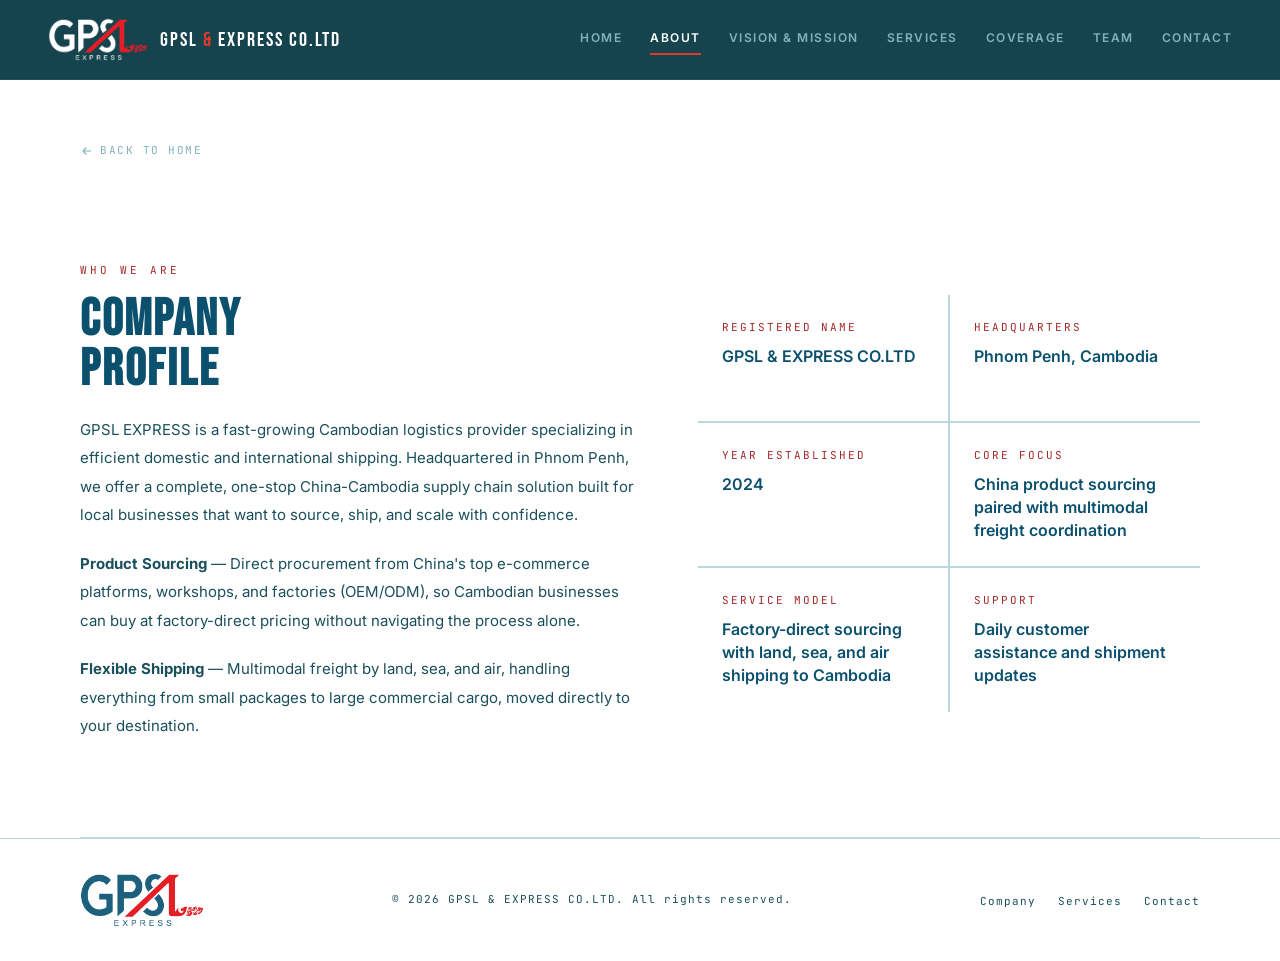
==== about.html @ 1302c0ef "Add files via upload" ====
<!DOCTYPE html>
<html lang="en">
<head>
  <meta charset="UTF-8" />
  <meta name="viewport" content="width=device-width, initial-scale=1.0" />
  <title>About Us | GPSL & EXPRESS CO.LTD</title>
  <meta name="description" content="Company profile and background for GPSL & EXPRESS CO.LTD, a Phnom Penh based logistics provider." />
<link rel="icon" type="image/png" sizes="16x16" href="[data-uri]" />
  <link rel="icon" type="image/png" sizes="32x32" href="[data-uri]" />
  <link rel="icon" type="image/png" sizes="192x192" href="[data-uri]" />
  <link rel="apple-touch-icon" sizes="180x180" href="[data-uri]" />
    <link rel="preconnect" href="https://fonts.googleapis.com" />
  <link rel="preconnect" href="https://fonts.gstatic.com" crossorigin />
  <link href="https://fonts.googleapis.com/css2?family=Bebas+Neue&family=Inter:wght@300;400;500;600;700&family=JetBrains+Mono:wght@400;500&family=Noto+Sans+Khmer:wght@400;500&display=swap" rel="stylesheet" />
  <link rel="stylesheet" href="style.css" />
</head>
<body>
<nav aria-label="Primary navigation">
    <a class="brand" href="index.html" aria-label="GPSL & EXPRESS CO.LTD home">
      <img src="[data-uri]" alt="GPSL Express logo" />
      <span>GPSL <strong>&</strong> EXPRESS CO.LTD</span>
    </a>
    <button class="menu-toggle" type="button" aria-label="Open menu" aria-expanded="false">
      <svg viewBox="0 0 24 24"><path d="M4 7h16M4 12h16M4 17h16"/></svg>
    </button>
    <ul class="nav-links">
      <li><a href="index.html">Home</a></li>
      <li><a href="about.html" aria-current="page">About</a></li>
      <li><a href="vision-mission.html">Vision &amp; Mission</a></li>
      <li><a href="services.html">Services</a></li>
      <li><a href="coverage.html">Coverage</a></li>
      <li><a href="team.html">Team</a></li>
      <li><a href="contact.html">Contact</a></li>
    </ul>
  </nav>

  <main>
  <div class="page-intro">
    <a class="breadcrumb" href="index.html">
      <svg viewBox="0 0 24 24" fill="none" stroke="currentColor" stroke-width="2"><path d="M19 12H5M5 12l6-6M5 12l6 6"/></svg>
      Back to Home
    </a>
  </div>

<section class="about" id="about">
      <p class="section-eyebrow">Who We Are</p>
      <div class="about-grid">
        <div>
          <h2 class="section-title">Company<br>Profile</h2>
          <div class="about-body">
            <p>GPSL EXPRESS is a fast-growing Cambodian logistics provider specializing in efficient domestic and international shipping. Headquartered in Phnom Penh, we offer a complete, one-stop China-Cambodia supply chain solution built for local businesses that want to source, ship, and scale with confidence.</p>
            <p><strong>Product Sourcing</strong> — Direct procurement from China's top e-commerce platforms, workshops, and factories (OEM/ODM), so Cambodian businesses can buy at factory-direct pricing without navigating the process alone.</p>
            <p><strong>Flexible Shipping</strong> — Multimodal freight by land, sea, and air, handling everything from small packages to large commercial cargo, moved directly to your destination.</p>
          </div>
        </div>
        <div class="about-aside">
          <div class="about-fact">
            <div class="about-fact-label">Registered Name</div>
            <div class="about-fact-value">GPSL & EXPRESS CO.LTD</div>
          </div>
          <div class="about-fact">
            <div class="about-fact-label">Headquarters</div>
            <div class="about-fact-value">Phnom Penh, Cambodia</div>
          </div>
          <div class="about-fact">
            <div class="about-fact-label">Year Established</div>
            <div class="about-fact-value">2024</div>
          </div>
          <div class="about-fact">
            <div class="about-fact-label">Core Focus</div>
            <div class="about-fact-value">China product sourcing paired with multimodal freight coordination</div>
          </div>
          <div class="about-fact">
            <div class="about-fact-label">Service Model</div>
            <div class="about-fact-value">Factory-direct sourcing with land, sea, and air shipping to Cambodia</div>
          </div>
          <div class="about-fact">
            <div class="about-fact-label">Support</div>
            <div class="about-fact-value">Daily customer assistance and shipment updates</div>
          </div>
        </div>
      </div>
    </section>
  </main>

  <hr class="rule" />

<footer>
    <div class="footer-logo">
      <img src="[data-uri]" alt="GPSL Express logo" />
    </div>
    <p class="footer-copy">© 2026 GPSL & EXPRESS CO.LTD. All rights reserved.</p>
    <ul class="footer-links">
      <li><a href="about.html">Company</a></li>
      <li><a href="services.html">Services</a></li>
      <li><a href="contact.html">Contact</a></li>
    </ul>
  </footer>
<script src="main.js"></script>
</body>
</html>
---- style.css ----
*, *::before, *::after { box-sizing: border-box; margin: 0; padding: 0; }

:root {
      --ink: rgb(11, 81, 110);
      --paper: #ffffff;
      --steel: #1a4f5c;
      --amber: #a42828;
      --amber-bright: #de3a2c;
      --mist: #7fb3bb;
      --rule: #b8d8dd;
      --soft: #eef6f7;
      --white: #ffffff;
      --display: "Bebas Neue", sans-serif;
      --body: "Inter", sans-serif;
      --mono: "JetBrains Mono", monospace;
      --khmer: "Noto Sans Khmer", sans-serif;
    }

    html { scroll-behavior: smooth; }
    body {
      font-family: var(--body);
      background: var(--paper);
      color: var(--ink);
      font-size: 16px;
      line-height: 1.6;
    }

    a { color: inherit; }
    img, svg { display: block; }
    section { padding: 96px 80px; scroll-margin-top: 80px; }
    .rule { border: 0; border-top: 1px solid var(--rule); margin: 0 80px; }

    nav {
      position: fixed;
      inset: 0 0 auto 0;
      z-index: 100;
      height: 80px;
      padding: 0 48px;
      background: rgba(13, 61, 71, .96);
      backdrop-filter: blur(14px);
      display: flex;
      align-items: center;
      justify-content: space-between;
      border-bottom: 1px solid rgba(255, 255, 255, .08);
    }

    .brand {
      display: inline-flex;
      align-items: center;
      gap: 12px;
      min-width: 0;
      text-decoration: none;
    }

    .brand img {
      height: 44px;
      width: auto;
      object-fit: contain;
      flex: 0 0 auto;
    }

    .brand span {
      font-family: var(--display);
      font-size: 20px;
      letter-spacing: 2px;
      color: var(--white);
      white-space: nowrap;
    }

    .brand strong { color: var(--amber-bright); font-weight: 400; }
    .nav-links { display: flex; flex-wrap: nowrap; gap: 28px; list-style: none; }
    .nav-links a {
      font-size: 12px;
      font-weight: 600;
      letter-spacing: 1.5px;
      text-transform: uppercase;
      color: var(--mist);
      text-decoration: none;
      white-space: nowrap;
      transition: color .2s ease;
    }

    .nav-links a:hover,
    .nav-links a:focus-visible { color: var(--white); outline: none; }

    .menu-toggle {
      display: none;
      width: 42px;
      height: 42px;
      border: 1px solid rgba(255, 255, 255, .18);
      background: transparent;
      color: var(--white);
      cursor: pointer;
      align-items: center;
      justify-content: center;
    }

    .menu-toggle svg { width: 22px; height: 22px; stroke: currentColor; }

    /* Promo slider */
    .promo-slider {
      position: relative;
      margin-top: 80px;
      width: 100%;
      aspect-ratio: 2 / 1;
      max-height: 620px;
      overflow: hidden;
      background: var(--ink);
    }

    .promo-slide {
      position: absolute;
      inset: 0;
      opacity: 0;
      transition: opacity .9s ease;
      pointer-events: none;
    }

    .promo-slide.active {
      opacity: 1;
      pointer-events: auto;
    }

    .promo-slide img {
      width: 100%;
      height: 100%;
      object-fit: cover;
      display: block;
    }

    .promo-dots {
      position: absolute;
      left: 0;
      right: 0;
      bottom: 18px;
      display: flex;
      justify-content: center;
      gap: 10px;
      z-index: 2;
    }

    .promo-dot {
      width: 9px;
      height: 9px;
      border-radius: 50%;
      background: rgba(255,255,255,.45);
      border: none;
      padding: 0;
      cursor: pointer;
      transition: background .2s ease, transform .2s ease;
    }

    .promo-dot.active {
      background: var(--amber-bright);
      transform: scale(1.25);
    }

    .promo-arrow {
      position: absolute;
      top: 50%;
      transform: translateY(-50%);
      z-index: 2;
      width: 40px;
      height: 40px;
      border-radius: 50%;
      background: rgba(6,28,38,.45);
      border: none;
      color: var(--white);
      display: flex;
      align-items: center;
      justify-content: center;
      cursor: pointer;
      transition: background .2s ease;
    }
    .promo-arrow:hover { background: rgba(6,28,38,.75); }
    .promo-arrow.prev { left: 16px; }
    .promo-arrow.next { right: 16px; }
    .promo-arrow svg { width: 20px; height: 20px; }

    @media (max-width: 720px) {
      .promo-slider { margin-top: 64px; max-height: 340px; }
      .promo-arrow { width: 32px; height: 32px; }
      .promo-arrow svg { width: 16px; height: 16px; }
    }

    .hero {
      min-height: 100vh;
      background: var(--ink);
      color: var(--white);
      display: grid;
      grid-template-columns: minmax(0, 1.15fr) minmax(320px, .85fr);
      padding: 48px 80px 48px;
      position: relative;
      overflow: hidden;
    }

    .hero::before {
      content: "";
      position: absolute;
      inset: 0;
      opacity: .05;
      background-image:
        repeating-linear-gradient(90deg, #fff 0, #fff 1px, transparent 1px, transparent 60px),
        repeating-linear-gradient(0deg, #fff 0, #fff 1px, transparent 1px, transparent 60px);
    }

    .hero::after {
      content: "";
      position: absolute;
      right: 5vw;
      top: 18vh;
      width: min(44vw, 560px);
      height: min(44vw, 560px);
      border: 1px solid rgba(255, 255, 255, .16);
      border-radius: 50%;
      box-shadow: inset 0 0 0 80px rgba(255, 255, 255, .018);
    }

    .hero-content,
    .hero-panel {
      position: relative;
      z-index: 2;
      align-self: center;
    }

    .hero-content { max-width: 760px; padding-top: 32px; }
    .eyebrow {
      font-family: var(--mono);
      font-size: 11px;
      letter-spacing: 3px;
      text-transform: uppercase;
      color: var(--amber-bright);
      margin-bottom: 18px;
    }

    .hero-headline {
      font-family: var(--display);
      font-size: clamp(58px, 8vw, 118px);
      line-height: .9;
      letter-spacing: 2px;
      margin-bottom: 28px;
      max-width: 760px;
    }

    .hero-headline em { color: var(--amber-bright); font-style: normal; }
    .hero-sub {
      color: var(--mist);
      max-width: 540px;
      font-size: 16px;
      font-weight: 300;
      line-height: 1.85;
      margin-bottom: 34px;
    }

    .khmer-line {
      display: block;
      margin-top: 10px;
      font-family: var(--khmer);
      font-size: 14px;
      color: #c3dde1;
    }

    .hero-actions { display: flex; gap: 14px; flex-wrap: wrap; }
    .btn {
      display: inline-flex;
      align-items: center;
      justify-content: center;
      gap: 10px;
      min-height: 50px;
      padding: 0 28px;
      border: 1px solid transparent;
      font-size: 12px;
      font-weight: 700;
      letter-spacing: 2px;
      text-transform: uppercase;
      text-decoration: none;
      cursor: pointer;
      transition: transform .18s ease, background .18s ease, border-color .18s ease;
    }

    .btn-primary { background: var(--amber); color: var(--white); }
    .btn-secondary { color: var(--white); border-color: rgba(255, 255, 255, .22); }
    .btn:hover { transform: translateY(-2px); }
    .btn-primary:hover { background: var(--amber-bright); }
    .btn svg { width: 17px; height: 17px; stroke: currentColor; }

    .hero-panel {
      display: grid;
      gap: 2px;
      justify-self: end;
      width: min(100%, 430px);
    }

    .stat {
      background: rgba(255, 255, 255, .055);
      border-left: 3px solid var(--amber-bright);
      padding: 28px 30px;
    }

    .stat-number {
      font-family: var(--display);
      font-size: clamp(42px, 5vw, 64px);
      line-height: 1;
      letter-spacing: 1px;
    }

    .stat-label {
      font-family: var(--mono);
      color: var(--mist);
      font-size: 11px;
      letter-spacing: 2px;
      text-transform: uppercase;
      margin-top: 8px;
    }

    .section-eyebrow {
      font-family: var(--mono);
      font-size: 11px;
      letter-spacing: 3px;
      text-transform: uppercase;
      color: var(--amber);
      margin-bottom: 16px;
    }

    .section-title {
      font-family: var(--display);
      font-size: clamp(38px, 4vw, 60px);
      line-height: .98;
      letter-spacing: 2px;
      margin-bottom: 20px;
    }

    .section-lead {
      max-width: 650px;
      color: var(--steel);
      font-size: 15px;
      font-weight: 300;
      line-height: 1.85;
      margin-bottom: 56px;
    }

    .about-grid,
    .contact-grid {
      display: grid;
      grid-template-columns: minmax(0, 1.05fr) minmax(320px, .95fr);
      gap: 64px;
      align-items: start;
    }

    .map-block {
      grid-column: 1 / -1;
      margin-top: 8px;
    }

    .map-frame {
      display: block;
      width: 100%;
      aspect-ratio: 16 / 8;
      border: 1px solid var(--rule);
      filter: grayscale(.15);
    }

    .map-link {
      display: inline-block;
      margin-top: 14px;
      font-family: var(--mono);
      font-size: 11px;
      letter-spacing: 1.5px;
      text-transform: uppercase;
      color: var(--amber-bright);
      text-decoration: none;
      border-bottom: 1px solid currentColor;
    }

    .map-link:hover { opacity: .75; }

    .about-body {
      color: var(--steel);
      font-size: 15px;
      line-height: 1.9;
    }

    .about-body p + p { margin-top: 20px; }
    .about-aside {
      display: grid;
      grid-template-columns: 1fr 1fr;
      gap: 2px;
      background: var(--rule);
    }

    .about-fact {
      background: var(--paper);
      min-height: 126px;
      padding: 24px;
    }

    .about-fact-label,
    .contact-item-label {
      font-family: var(--mono);
      font-size: 11px;
      letter-spacing: 2px;
      text-transform: uppercase;
      color: var(--amber);
      margin-bottom: 8px;
    }

    .about-fact-value {
      color: var(--ink);
      font-weight: 600;
      line-height: 1.45;
    }

    .news-card {
      position: relative;
      margin: 40px 80px 0;
      border-radius: 8px;
      overflow: hidden;
      min-height: 320px;
      display: flex;
      align-items: flex-end;
      background-size: cover;
      background-position: center;
      isolation: isolate;
      text-decoration: none;
      cursor: pointer;
      transform: translateY(0) scale(1);
      transition: transform .35s cubic-bezier(.2,.8,.2,1), box-shadow .35s ease;
      box-shadow: 0 4px 14px rgba(11,81,110,.12);
    }

    .news-card::after {
      content: "";
      position: absolute;
      inset: 0;
      border-radius: 8px;
      border: 2px solid transparent;
      background: linear-gradient(120deg, var(--amber-bright), transparent 40%, transparent 60%, var(--mist)) border-box;
      -webkit-mask: linear-gradient(#fff 0 0) padding-box, linear-gradient(#fff 0 0);
      -webkit-mask-composite: xor;
      mask-composite: exclude;
      opacity: 0;
      transition: opacity .35s ease;
      pointer-events: none;
      z-index: 2;
    }

    .news-card:hover {
      transform: translateY(-8px) scale(1.015);
      box-shadow: 0 22px 40px rgba(11,81,110,.35);
    }

    .news-card:hover::after {
      opacity: 1;
    }

    .news-card:hover .news-card-headline {
      letter-spacing: .5px;
    }

    .news-card-headline,
    .news-card-cities {
      transition: letter-spacing .35s ease, transform .35s ease;
    }

    .news-card:hover .news-card-cities {
      transform: translateX(2px);
    }

    .news-card::before {
      content: "";
      position: absolute;
      inset: 0;
      background: linear-gradient(180deg, rgba(6,28,38,.25) 0%, rgba(6,28,38,.55) 45%, rgba(4,18,26,.92) 100%);
      z-index: 0;
    }

    .news-card-tag {
      position: absolute;
      top: 24px;
      left: 24px;
      z-index: 1;
      background: var(--amber-bright);
      color: var(--white);
      font-family: var(--mono);
      font-size: 11px;
      letter-spacing: 2px;
      text-transform: uppercase;
      padding: 6px 14px;
      border-radius: 2px;
    }

    .news-card-body {
      position: relative;
      z-index: 1;
      padding: 32px 36px 34px;
      color: var(--white);
      display: flex;
      flex-wrap: wrap;
      align-items: flex-end;
      justify-content: space-between;
      gap: 20px;
      width: 100%;
    }

    .news-card-headline {
      font-family: var(--display);
      font-size: 34px;
      line-height: 1.1;
      margin: 0 0 6px;
      color: var(--white);
    }

    .news-card-sub {
      color: var(--mist);
      font-size: 15px;
      max-width: 420px;
    }

    .news-card-cities {
      font-family: var(--display);
      font-size: 28px;
      letter-spacing: 1px;
      text-transform: uppercase;
      text-align: right;
      line-height: 1.25;
      color: var(--amber-bright);
      text-shadow: 0 2px 10px rgba(0,0,0,.35);
    }

    @media (max-width: 720px) {
      .news-card { margin: 0 20px; min-height: 260px; }
      .news-card-body { padding: 24px 22px 26px; flex-direction: column; align-items: flex-start; }
      .news-card-cities { text-align: left; }
      .news-card-headline { font-size: 26px; }
    }

    .services-grid {
      display: grid;
      grid-template-columns: repeat(3, minmax(0, 1fr));
      gap: 2px;
      background: var(--rule);
    }

    .service-card {
      background: var(--paper);
      padding: 38px 32px 40px;
      min-height: 260px;
      border-bottom: 3px solid transparent;
      transition: border-color .2s ease, transform .2s ease;
    }

    .service-card:hover {
      border-color: var(--amber);
      transform: translateY(-4px);
    }

    .service-icon {
      width: 50px;
      height: 50px;
      background: var(--ink);
      display: flex;
      align-items: center;
      justify-content: center;
      margin-bottom: 24px;
    }

    .service-icon svg {
      width: 25px;
      height: 25px;
      stroke: var(--amber-bright);
      fill: none;
      stroke-width: 1.7;
      stroke-linecap: round;
      stroke-linejoin: round;
    }

    .service-name {
      font-family: var(--display);
      font-size: 24px;
      letter-spacing: 1px;
      margin-bottom: 12px;
    }

    .service-desc { color: var(--steel); font-size: 14px; line-height: 1.8; }

    .coverage,
    .contact {
      background: var(--ink);
      color: var(--white);
      position: relative;
      overflow: hidden;
    }

    .coverage::before,
    .contact::before {
      content: "";
      position: absolute;
      inset: 0;
      opacity: .045;
      background-image:
        linear-gradient(135deg, transparent 0 48%, #fff 48% 49%, transparent 49% 100%),
        linear-gradient(45deg, transparent 0 48%, #fff 48% 49%, transparent 49% 100%);
      background-size: 92px 92px;
    }

    .coverage > *,
    .contact > * { position: relative; z-index: 1; }
    .coverage .section-title,
    .contact .section-title { color: var(--white); }
    .coverage .section-lead,
    .contact .section-lead { color: var(--mist); }

    .region-grid {
      display: grid;
      grid-template-columns: repeat(4, minmax(0, 1fr));
      gap: 2px;
      background: rgba(255, 255, 255, .1);
    }

    .region-card {
      background: rgba(255, 255, 255, .055);
      padding: 36px 28px;
      min-height: 180px;
      transition: background .2s ease;
    }

    .region-card:hover { background: rgba(255, 255, 255, .095); }
    .region-name {
      color: var(--amber-bright);
      font-family: var(--display);
      font-size: 24px;
      letter-spacing: 1px;
      margin-bottom: 12px;
    }

    .region-countries { color: var(--mist); font-size: 13px; line-height: 1.8; }

    .why-grid {
      display: grid;
      grid-template-columns: repeat(2, minmax(0, 1fr));
      gap: 42px 56px;
      max-width: 1080px;
    }

    .why-item { display: flex; gap: 24px; align-items: flex-start; }
    .why-num {
      min-width: 34px;
      font-family: var(--mono);
      color: var(--amber);
      font-size: 11px;
      font-weight: 500;
      letter-spacing: 2px;
      padding-top: 5px;
    }

    .why-text h3 {
      font-family: var(--display);
      font-size: 24px;
      letter-spacing: 1px;
      margin-bottom: 8px;
    }

    .why-text p { color: var(--steel); font-size: 14px; line-height: 1.8; }

    .vm-grid {
      display: grid;
      grid-template-columns: minmax(0, 1.05fr) minmax(320px, .95fr);
      gap: 64px;
      align-items: start;
    }

    .vm-list { display: flex; flex-direction: column; gap: 32px; }
    .vm-item { display: flex; gap: 24px; align-items: flex-start; }
    .vm-num {
      min-width: 34px;
      font-family: var(--mono);
      color: var(--amber);
      font-size: 11px;
      font-weight: 500;
      letter-spacing: 2px;
      padding-top: 5px;
    }

    .vm-text h3 {
      font-family: var(--display);
      font-size: 22px;
      letter-spacing: 1px;
      margin-bottom: 8px;
    }

    .vm-text p { color: var(--steel); font-size: 14px; line-height: 1.8; }

    .mission-box {
      background: var(--ink);
      color: var(--white);
      padding: 44px 40px;
      position: relative;
    }

    .mission-box::before {
      content: "";
      position: absolute;
      top: 0;
      left: 0;
      width: 4px;
      height: 100%;
      background: var(--amber-bright);
    }

    .mission-eyebrow {
      font-family: var(--mono);
      font-size: 11px;
      letter-spacing: 2px;
      text-transform: uppercase;
      color: var(--mist);
      margin-bottom: 16px;
    }

    .mission-box p {
      font-size: 16px;
      line-height: 1.9;
      font-weight: 300;
      color: var(--white);
    }

    .mission-box p + p { margin-top: 18px; }

    .team-lead {
      display: flex;
      flex-direction: column;
      align-items: center;
      text-align: center;
      max-width: 260px;
      margin: 0 auto 56px;
    }

    .team-lead .team-photo { margin-bottom: 24px; }

    .team-lead .team-name { font-size: 26px; }

    .team-lead .team-role {
      font-size: 12px;
    }

    .team-grid {
      display: grid;
      grid-template-columns: repeat(auto-fit, minmax(180px, 1fr));
      gap: 32px;
    }

    .team-card { min-width: 0; }
    .team-photo {
      width: 100%;
      aspect-ratio: 3 / 4;
      background:
        linear-gradient(140deg, rgba(13, 61, 71, .08), rgba(164, 40, 40, .12)),
        var(--soft);
      border: 1px solid var(--rule);
      margin-bottom: 20px;
      display: flex;
      align-items: center;
      justify-content: center;
      overflow: hidden;
      cursor: pointer;
      position: relative;
      transition: transform .18s ease, box-shadow .18s ease;
    }

    .team-photo:hover,
    .team-photo:focus-visible {
      transform: translateY(-3px);
      box-shadow: 0 10px 24px rgba(13, 61, 71, .18);
      outline: none;
    }

    .team-photo img {
      width: 100%;
      height: 100%;
      object-fit: cover;
      display: block;
    }

    .team-photo svg {
      width: 42%;
      height: 42%;
      stroke: var(--mist);
      fill: none;
      stroke-width: 1.4;
    }

    /* Lightbox for enlarged photo view */
    .photo-lightbox {
      position: fixed;
      inset: 0;
      background: rgba(10, 20, 22, .92);
      display: none;
      align-items: center;
      justify-content: center;
      padding: 32px;
      z-index: 200;
    }

    .photo-lightbox.open { display: flex; }

    .photo-lightbox-inner {
      max-width: 520px;
      width: 100%;
      text-align: center;
    }

    .photo-lightbox-frame {
      width: 100%;
      aspect-ratio: 3 / 4;
      max-height: 70vh;
      background: var(--soft);
      border: 1px solid rgba(255, 255, 255, .15);
      display: flex;
      align-items: center;
      justify-content: center;
      overflow: hidden;
      margin: 0 auto 20px;
    }

    .photo-lightbox-frame img {
      width: 100%;
      height: 100%;
      object-fit: cover;
    }

    .photo-lightbox-frame svg {
      width: 34%;
      height: 34%;
      stroke: var(--mist);
      fill: none;
      stroke-width: 1.2;
    }

    .photo-lightbox-name {
      font-family: var(--display);
      font-size: 24px;
      letter-spacing: 1px;
      color: var(--white);
      margin-bottom: 4px;
    }

    .photo-lightbox-role {
      font-family: var(--mono);
      font-size: 11px;
      letter-spacing: 2px;
      text-transform: uppercase;
      color: var(--amber-bright);
      margin-bottom: 24px;
    }

    .photo-lightbox-contact {
      display: flex;
      flex-direction: column;
      gap: 10px;
      align-items: center;
    }

    .photo-lightbox-contact:empty { display: none; }

    .contact-pill {
      display: inline-flex;
      align-items: center;
      gap: 10px;
      padding: 10px 18px;
      border: 1px solid rgba(255, 255, 255, .25);
      color: var(--white);
      text-decoration: none;
      font-family: var(--mono);
      font-size: 12px;
      letter-spacing: .5px;
      transition: background .15s ease, border-color .15s ease;
    }

    .contact-pill:hover {
      background: rgba(255, 255, 255, .08);
      border-color: rgba(255, 255, 255, .5);
    }

    .contact-pill svg {
      width: 16px;
      height: 16px;
      flex: 0 0 auto;
      fill: currentColor;
    }

    .contact-id {
      font-family: var(--mono);
      font-size: 11px;
      letter-spacing: .5px;
      color: var(--mist);
    }

    .photo-lightbox-close {
      position: absolute;
      top: 24px;
      right: 24px;
      width: 40px;
      height: 40px;
      border: 1px solid rgba(255, 255, 255, .3);
      background: transparent;
      color: var(--white);
      font-size: 20px;
      line-height: 1;
      cursor: pointer;
      display: flex;
      align-items: center;
      justify-content: center;
    }

    .photo-lightbox-close:hover { background: rgba(255, 255, 255, .1); }

    .admin-panel {
      position: fixed;
      inset: 0;
      background: rgba(10, 20, 22, .92);
      display: none;
      align-items: flex-start;
      justify-content: center;
      padding: 60px 24px;
      overflow-y: auto;
      z-index: 300;
    }

    .admin-panel.open { display: flex; }

    .admin-panel-inner {
      background: var(--paper);
      max-width: 760px;
      width: 100%;
      padding: 40px;
    }

    .admin-panel h2 {
      font-family: var(--display);
      font-size: 26px;
      letter-spacing: 1px;
      margin-bottom: 24px;
    }

    .admin-row {
      border: 1px solid var(--rule);
      padding: 16px 18px;
      margin-bottom: 12px;
      font-size: 13px;
      line-height: 1.7;
    }

    .admin-row strong { color: var(--ink); }
    .admin-empty { color: var(--steel); font-size: 14px; }

    .admin-close {
      margin-top: 20px;
      background: none;
      border: 1px solid var(--rule);
      padding: 10px 20px;
      cursor: pointer;
      font-family: var(--mono);
      font-size: 12px;
      letter-spacing: 1px;
      text-transform: uppercase;
    }

    .team-name {
      font-family: var(--display);
      font-size: 22px;
      letter-spacing: 1px;
      margin-bottom: 4px;
    }

    .team-role {
      color: var(--amber);
      font-family: var(--mono);
      font-size: 11px;
      letter-spacing: 2px;
      text-transform: uppercase;
      line-height: 1.5;
    }

    .contact-info {
      display: grid;
      gap: 28px;
      align-content: start;
    }

    .contact-item-value {
      color: var(--mist);
      font-size: 15px;
      line-height: 1.75;
    }

    .contact-item-value a {
      color: var(--white);
      text-decoration: none;
    }

    .contact-item-value a:hover { color: var(--amber-bright); }

    .contact-form {
      display: grid;
      gap: 16px;
    }

    .field-row {
      display: grid;
      grid-template-columns: 1fr 1fr;
      gap: 16px;
    }

    input,
    textarea,
    select {
      width: 100%;
      min-height: 50px;
      background: rgba(255, 255, 255, .06);
      border: 1px solid rgba(255, 255, 255, .14);
      color: var(--white);
      font: 14px var(--body);
      padding: 14px 16px;
      outline: none;
      transition: border-color .2s ease, background .2s ease;
    }

    select option { color: var(--ink); }
    textarea { min-height: 132px; resize: vertical; }
    input::placeholder,
    textarea::placeholder { color: rgba(255, 255, 255, .45); }
    input:focus,
    textarea:focus,
    select:focus {
      border-color: var(--amber-bright);
      background: rgba(255, 255, 255, .085);
    }

    .form-note {
      color: var(--mist);
      font-size: 13px;
      min-height: 22px;
    }

    footer {
      background: var(--paper);
      border-top: 1px solid var(--rule);
      padding: 34px 80px;
      display: flex;
      align-items: center;
      justify-content: space-between;
      gap: 24px;
    }

    .footer-logo {
      display: inline-flex;
      align-items: center;
    }

    .footer-logo img {
      height: 54px;
      width: auto;
      object-fit: contain;
    }

    .footer-copy,
    .footer-links a {
      color: var(--steel);
      font-family: var(--mono);
      font-size: 11px;
      letter-spacing: 1px;
      text-decoration: none;
    }

    .footer-links {
      list-style: none;
      display: flex;
      gap: 22px;
      flex-wrap: wrap;
      justify-content: center;
    }

    .footer-links a:hover { color: var(--amber); }

    @media (max-width: 1020px) {
      nav { padding: 0 24px; }
      section { padding: 72px 32px; }
      .rule { margin: 0 32px; }
      .hero {
        grid-template-columns: 1fr;
        padding: 56px 32px 56px;
        min-height: auto;
      }
      .hero-panel {
        width: 100%;
        justify-self: stretch;
        grid-template-columns: repeat(3, 1fr);
        margin-top: 44px;
      }
      .stat { padding: 24px 20px; }
      .about-grid,
      .contact-grid,
      .vm-grid { grid-template-columns: 1fr; }
      .map-frame { aspect-ratio: 4 / 3; }
      .services-grid { grid-template-columns: repeat(2, minmax(0, 1fr)); }
      .region-grid,
      .team-grid { grid-template-columns: repeat(2, minmax(0, 1fr)); }
      footer { padding: 34px 32px; flex-direction: column; text-align: center; }
    }

    @media (max-width: 1140px) {
      .brand img { height: 36px; width: auto; }
      .brand span { font-size: 16px; white-space: normal; line-height: 1; }
      .menu-toggle { display: inline-flex; }
      .nav-links {
        position: fixed;
        left: 0;
        right: 0;
        top: 80px;
        display: grid;
        gap: 0;
        background: var(--ink);
        border-top: 1px solid rgba(255, 255, 255, .1);
        border-bottom: 1px solid rgba(255, 255, 255, .1);
        transform: translateY(-120%);
        transition: transform .2s ease;
      }
      body.menu-open .nav-links { transform: translateY(0); }
      .nav-links a {
        display: block;
        padding: 16px 24px;
        border-top: 1px solid rgba(255, 255, 255, .08);
      }
      section { padding: 64px 24px; }
      .rule { margin: 0 24px; }
      .hero { padding: 108px 24px 48px; }
      .hero-actions { display: grid; }
      .hero-panel,
      .about-aside,
      .services-grid,
      .region-grid,
      .why-grid,
      .field-row { grid-template-columns: 1fr; }
      .stat { min-height: 126px; }
      .service-card { min-height: auto; }

      /* Photo cards: always 2 per row on mobile */
      .team-grid {
        grid-template-columns: repeat(2, minmax(0, 1fr));
        gap: 20px 16px;
      }
      .team-name { font-size: 16px; }
      .team-role { font-size: 10px; }
    }
  
/* Multi-page nav active state */
.nav-links a[aria-current="page"] { color: var(--white); }
.nav-links a[aria-current="page"]::after { content: ""; display: block; height: 2px; background: var(--amber-bright); margin-top: 4px; }

/* Page intro strip for sub-pages */
.page-intro {
  padding: 140px 80px 0;
}
.page-intro .breadcrumb {
  display: inline-flex;
  align-items: center;
  gap: 6px;
  font-family: var(--mono);
  font-size: 11px;
  letter-spacing: 1.5px;
  text-transform: uppercase;
  color: var(--mist);
  text-decoration: none;
}
.page-intro .breadcrumb:hover { color: var(--ink); }
.page-intro .breadcrumb svg { width: 14px; height: 14px; }

/* Find Us map section on homepage */
.find-us {
  display: grid;
  grid-template-columns: 1fr 1.4fr;
  gap: 40px;
  align-items: stretch;
}

.find-us-info {
  display: flex;
  flex-direction: column;
  justify-content: center;
}

.find-us-address {
  margin-top: 18px;
  display: grid;
  gap: 14px;
}

.find-us-address .addr-item {
  display: flex;
  gap: 12px;
  align-items: flex-start;
}

.find-us-address .addr-item svg {
  flex: 0 0 auto;
  width: 18px;
  height: 18px;
  margin-top: 2px;
  color: var(--amber-bright);
}

.find-us-address .addr-item p {
  color: var(--ink);
  opacity: .85;
  font-size: 14.5px;
  margin: 0;
}

.find-us-map {
  border-radius: 6px;
  overflow: hidden;
  min-height: 340px;
  border: 1px solid var(--rule);
}

.find-us-map iframe {
  width: 100%;
  height: 100%;
  min-height: 340px;
  border: 0;
  display: block;
}

@media (max-width: 900px) {
  .find-us { grid-template-columns: 1fr; }
  .find-us-map { min-height: 280px; }
  .find-us-map iframe { min-height: 280px; }
}

/* Explore grid on homepage */
.explore-grid {
  display: grid;
  grid-template-columns: repeat(3, minmax(0, 1fr));
  gap: 2px;
  background: var(--rule);
}
.explore-card {
  background: var(--paper);
  padding: 34px 30px 38px;
  text-decoration: none;
  color: var(--ink);
  display: block;
  border-bottom: 3px solid transparent;
  transition: border-color .2s ease, transform .2s ease;
}
.explore-card:hover { border-color: var(--amber); transform: translateY(-4px); }
.explore-card h3 {
  font-family: var(--display);
  font-size: 22px;
  letter-spacing: .5px;
  margin: 10px 0 8px;
}
.explore-card p { color: var(--ink); opacity: .8; font-size: 14px; }
.explore-card .explore-arrow {
  display: inline-flex;
  align-items: center;
  gap: 6px;
  margin-top: 14px;
  font-family: var(--mono);
  font-size: 11px;
  letter-spacing: 1.5px;
  text-transform: uppercase;
  color: var(--amber-bright);
}
.explore-card .explore-arrow svg { width: 14px; height: 14px; }

@media (max-width: 1020px) {
  .explore-grid { grid-template-columns: repeat(2, minmax(0, 1fr)); }
}
@media (max-width: 720px) {
  .page-intro { padding: 116px 24px 0; }
  .explore-grid { grid-template-columns: 1fr; }
}
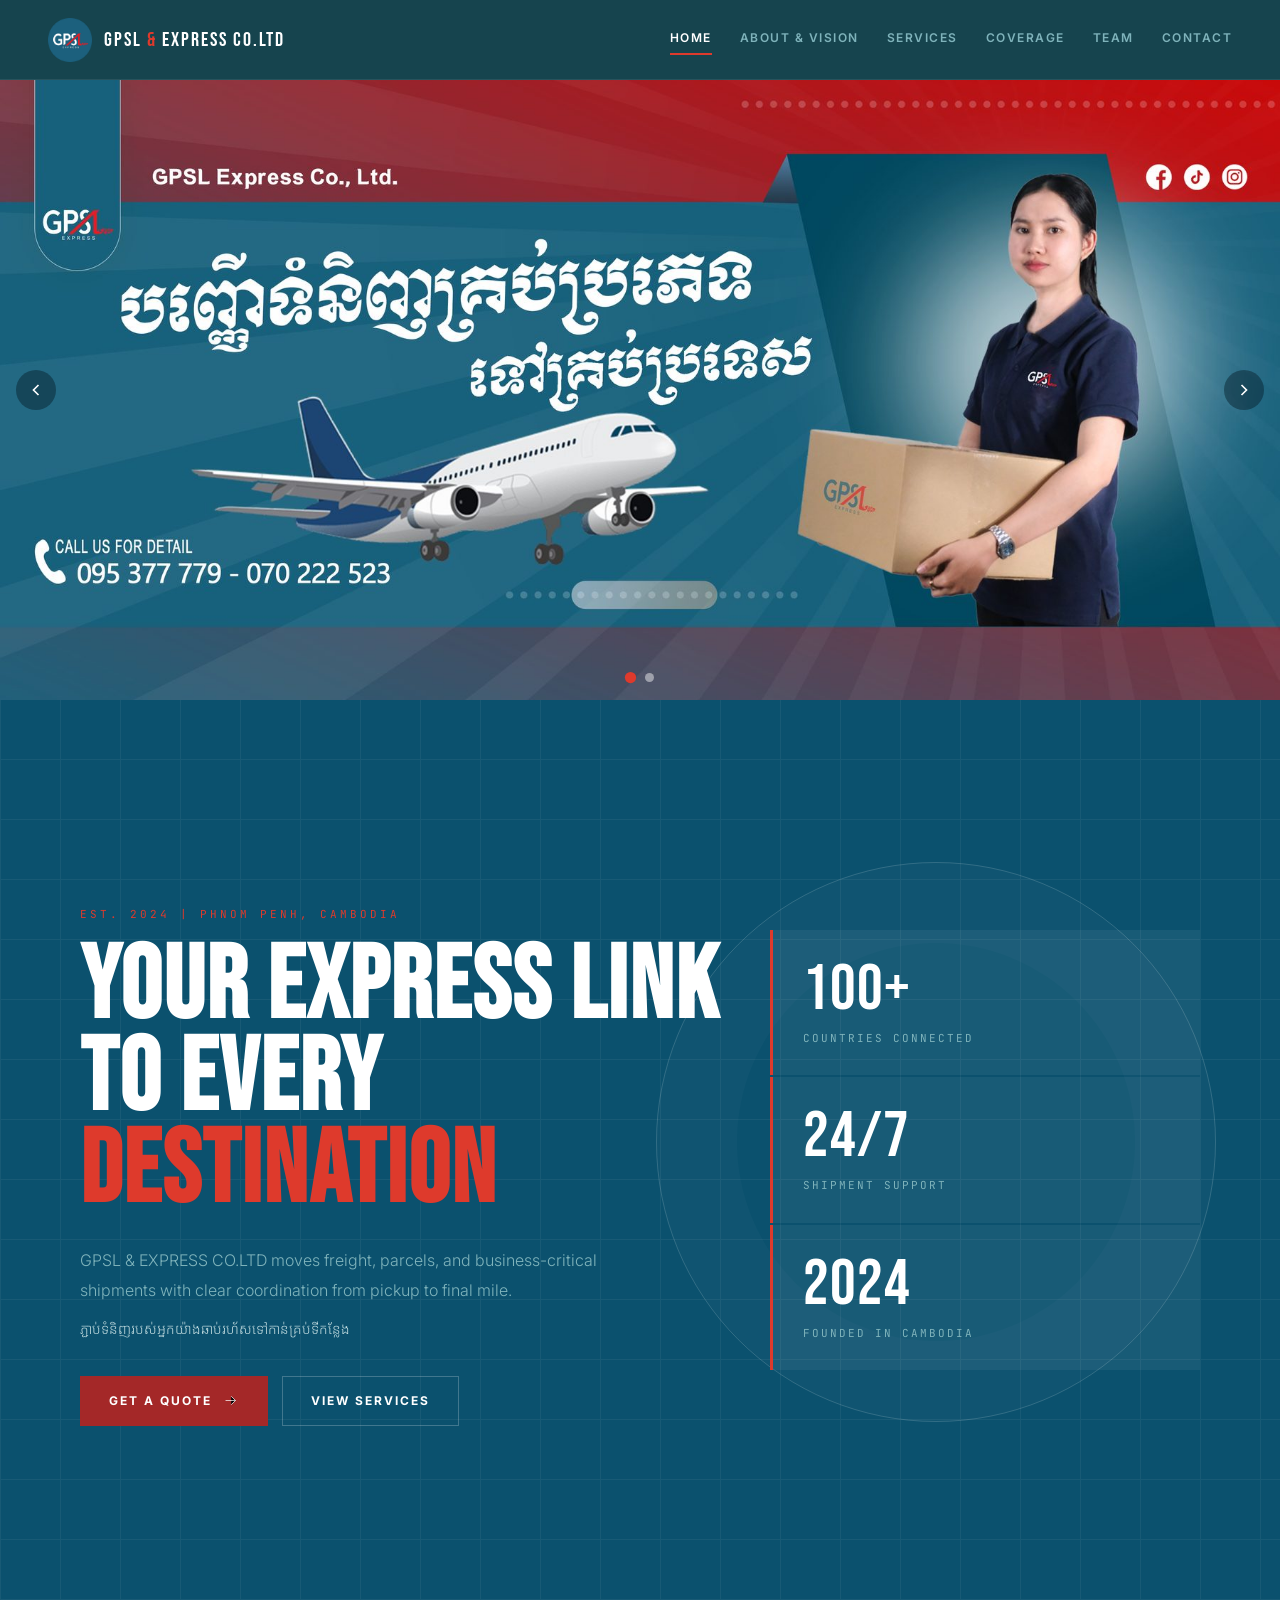
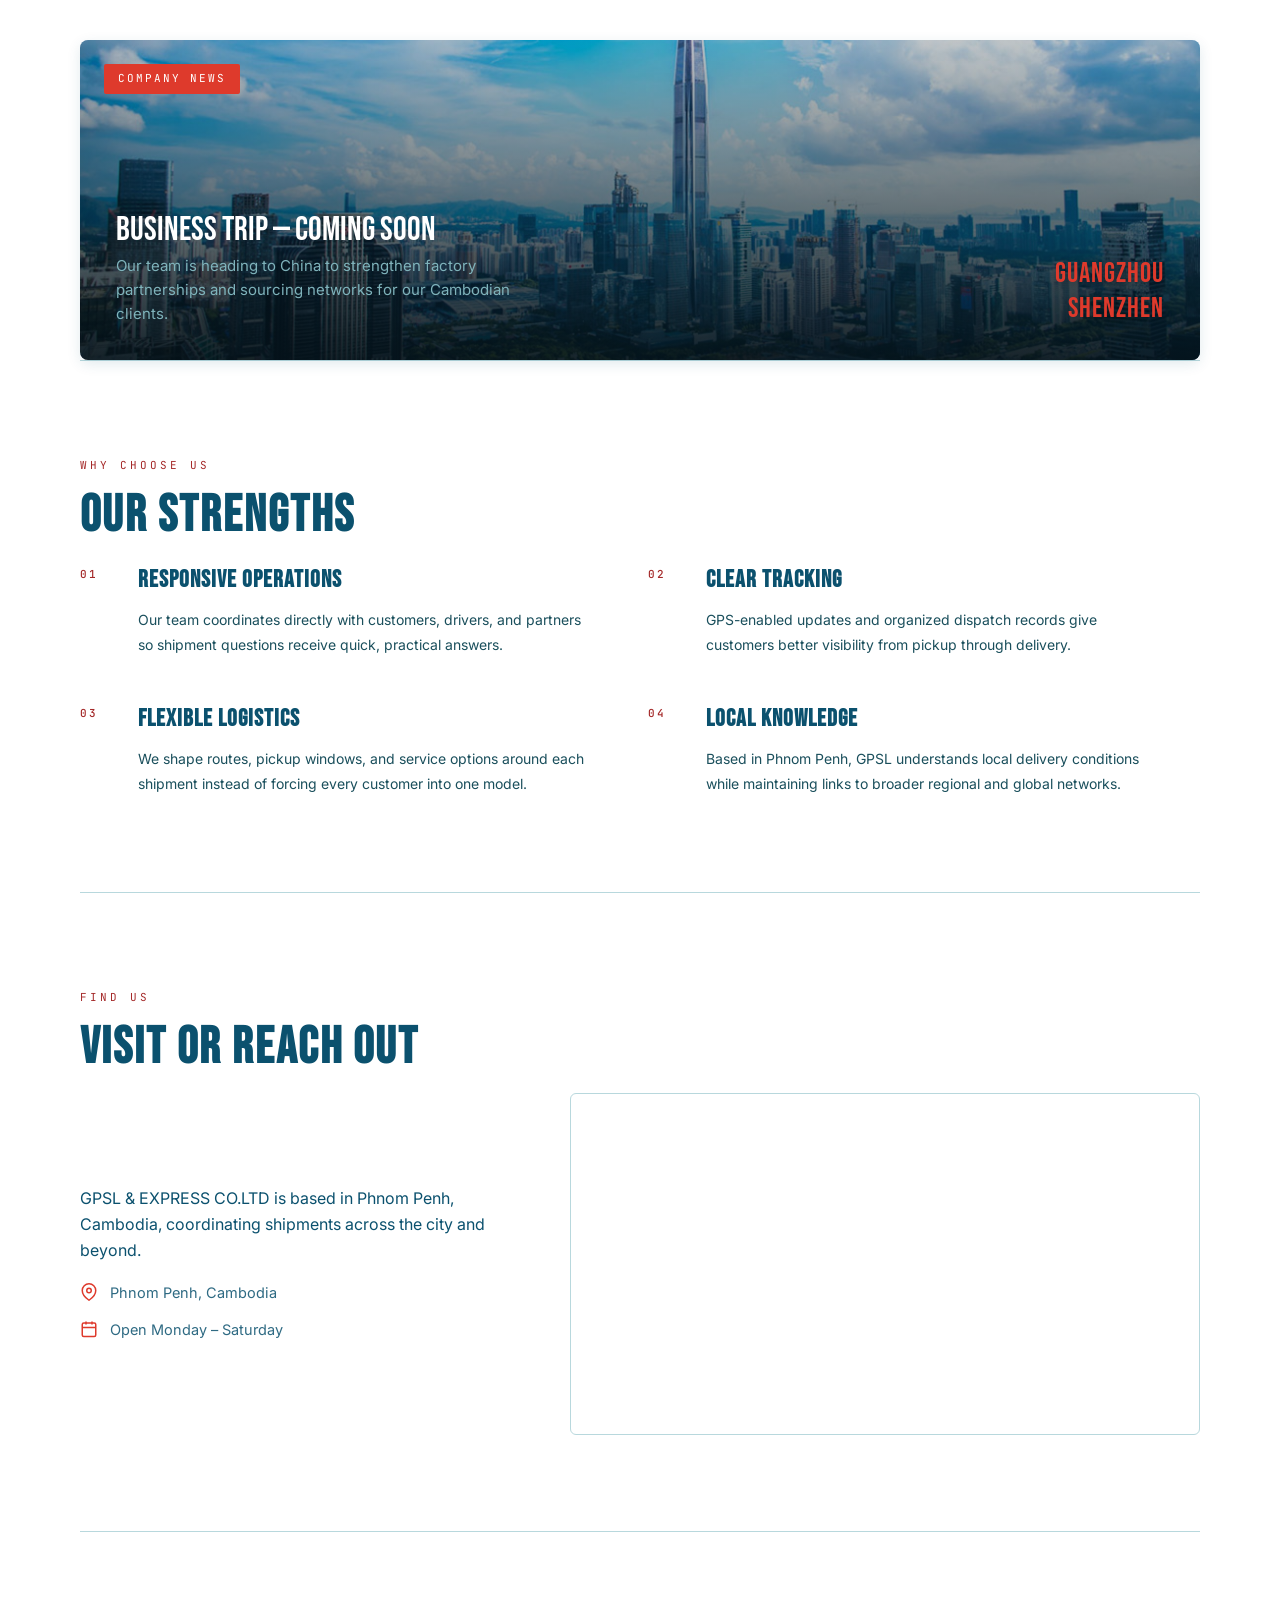
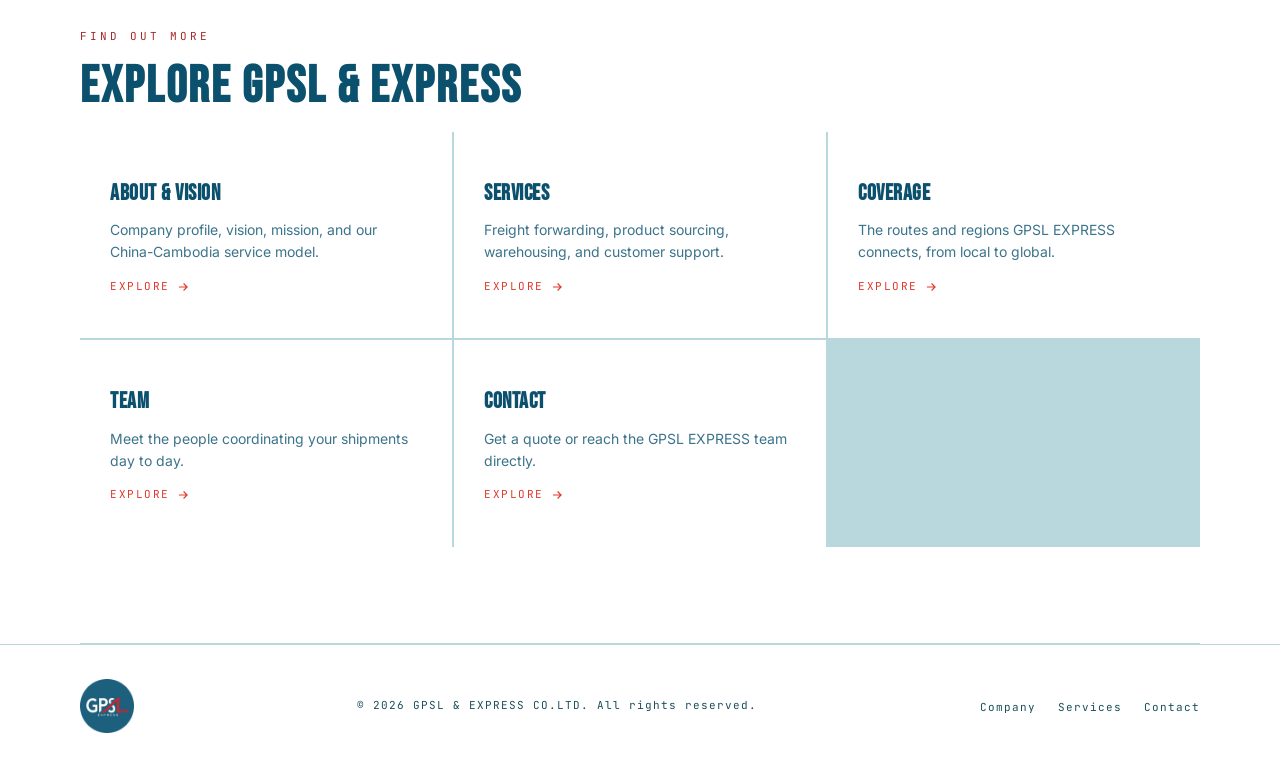
==== commit 7a00c152: "Update about.html" ====
--- a/about.html
+++ b/about.html
@@ -3,8 +3,8 @@
 <head>
   <meta charset="UTF-8" />
   <meta name="viewport" content="width=device-width, initial-scale=1.0" />
-  <title>About Us | GPSL & EXPRESS CO.LTD</title>
-  <meta name="description" content="Company profile and background for GPSL & EXPRESS CO.LTD, a Phnom Penh based logistics provider." />
+  <title>GPSL & EXPRESS CO.LTD | Logistics Solutions</title>
+  <meta name="description" content="GPSL & EXPRESS CO.LTD provides express delivery, freight coordination, warehousing support, GPS tracking, and logistics services from Phnom Penh, Cambodia." />
 <link rel="icon" type="image/png" sizes="16x16" href="[data-uri]" />
   <link rel="icon" type="image/png" sizes="32x32" href="[data-uri]" />
   <link rel="icon" type="image/png" sizes="192x192" href="[data-uri]" />
@@ -17,16 +17,15 @@
 <body>
 <nav aria-label="Primary navigation">
     <a class="brand" href="index.html" aria-label="GPSL & EXPRESS CO.LTD home">
-      <img src="[data-uri]" alt="GPSL Express logo" />
+      <img src="[data-uri]" alt="GPSL Express logo" />
       <span>GPSL <strong>&</strong> EXPRESS CO.LTD</span>
     </a>
     <button class="menu-toggle" type="button" aria-label="Open menu" aria-expanded="false">
       <svg viewBox="0 0 24 24"><path d="M4 7h16M4 12h16M4 17h16"/></svg>
     </button>
     <ul class="nav-links">
-      <li><a href="index.html">Home</a></li>
-      <li><a href="about.html" aria-current="page">About</a></li>
-      <li><a href="vision-mission.html">Vision &amp; Mission</a></li>
+      <li><a href="index.html" aria-current="page">Home</a></li>
+      <li><a href="about.html">About &amp; Vision</a></li>
       <li><a href="services.html">Services</a></li>
       <li><a href="coverage.html">Coverage</a></li>
       <li><a href="team.html">Team</a></li>
@@ -34,51 +33,179 @@
     </ul>
   </nav>
 
-  <main>
-  <div class="page-intro">
-    <a class="breadcrumb" href="index.html">
-      <svg viewBox="0 0 24 24" fill="none" stroke="currentColor" stroke-width="2"><path d="M19 12H5M5 12l6-6M5 12l6 6"/></svg>
-      Back to Home
+    <div class="promo-slider" id="promoSlider">
+      <div class="promo-slide active" data-slide="0">
+        <img src="[data-uri]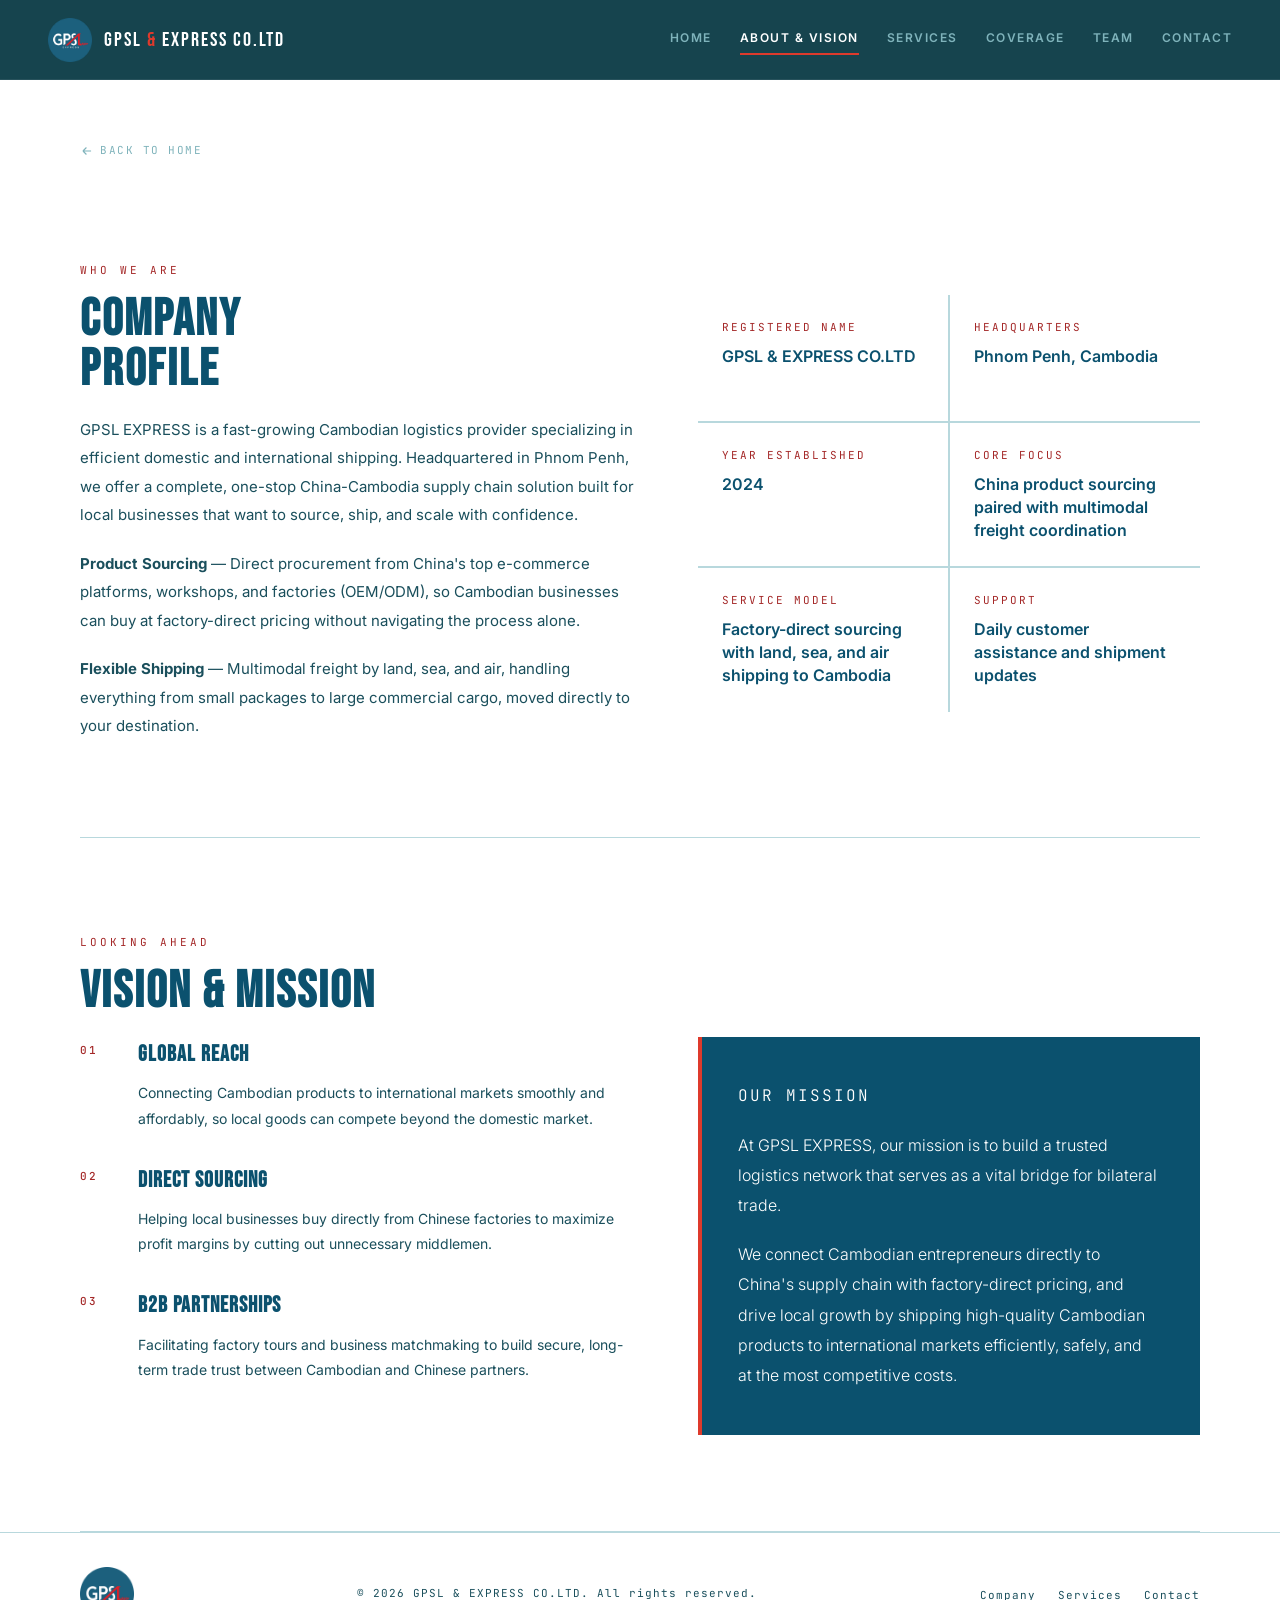
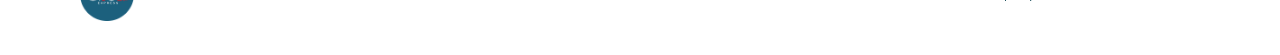
==== commit bacc379e: "Update about.html" ====
--- a/about.html
+++ b/about.html
@@ -3,8 +3,8 @@
 <head>
   <meta charset="UTF-8" />
   <meta name="viewport" content="width=device-width, initial-scale=1.0" />
-  <title>GPSL & EXPRESS CO.LTD | Logistics Solutions</title>
-  <meta name="description" content="GPSL & EXPRESS CO.LTD provides express delivery, freight coordination, warehousing support, GPS tracking, and logistics services from Phnom Penh, Cambodia." />
+  <title>About &amp; Vision | GPSL &amp; EXPRESS CO.LTD</title>
+  <meta name="description" content="Company profile, vision, and mission for GPSL & EXPRESS CO.LTD, a Phnom Penh based logistics provider." />
 <link rel="icon" type="image/png" sizes="16x16" href="[data-uri]" />
   <link rel="icon" type="image/png" sizes="32x32" href="[data-uri]" />
   <link rel="icon" type="image/png" sizes="192x192" href="[data-uri]" />
@@ -24,8 +24,8 @@
       <svg viewBox="0 0 24 24"><path d="M4 7h16M4 12h16M4 17h16"/></svg>
     </button>
     <ul class="nav-links">
-      <li><a href="index.html" aria-current="page">Home</a></li>
-      <li><a href="about.html">About &amp; Vision</a></li>
+      <li><a href="index.html">Home</a></li>
+      <li><a href="about.html" aria-current="page">About &amp; Vision</a></li>
       <li><a href="services.html">Services</a></li>
       <li><a href="coverage.html">Coverage</a></li>
       <li><a href="team.html">Team</a></li>
@@ -33,179 +33,90 @@
     </ul>
   </nav>
 
-    <div class="promo-slider" id="promoSlider">
-      <div class="promo-slide active" data-slide="0">
-        <img src="[data-uri]" alt="GPSL Express promotion banner 1" />
-      </div>
-      <div class="promo-slide" data-slide="1">
-        <img src="[data-uri]